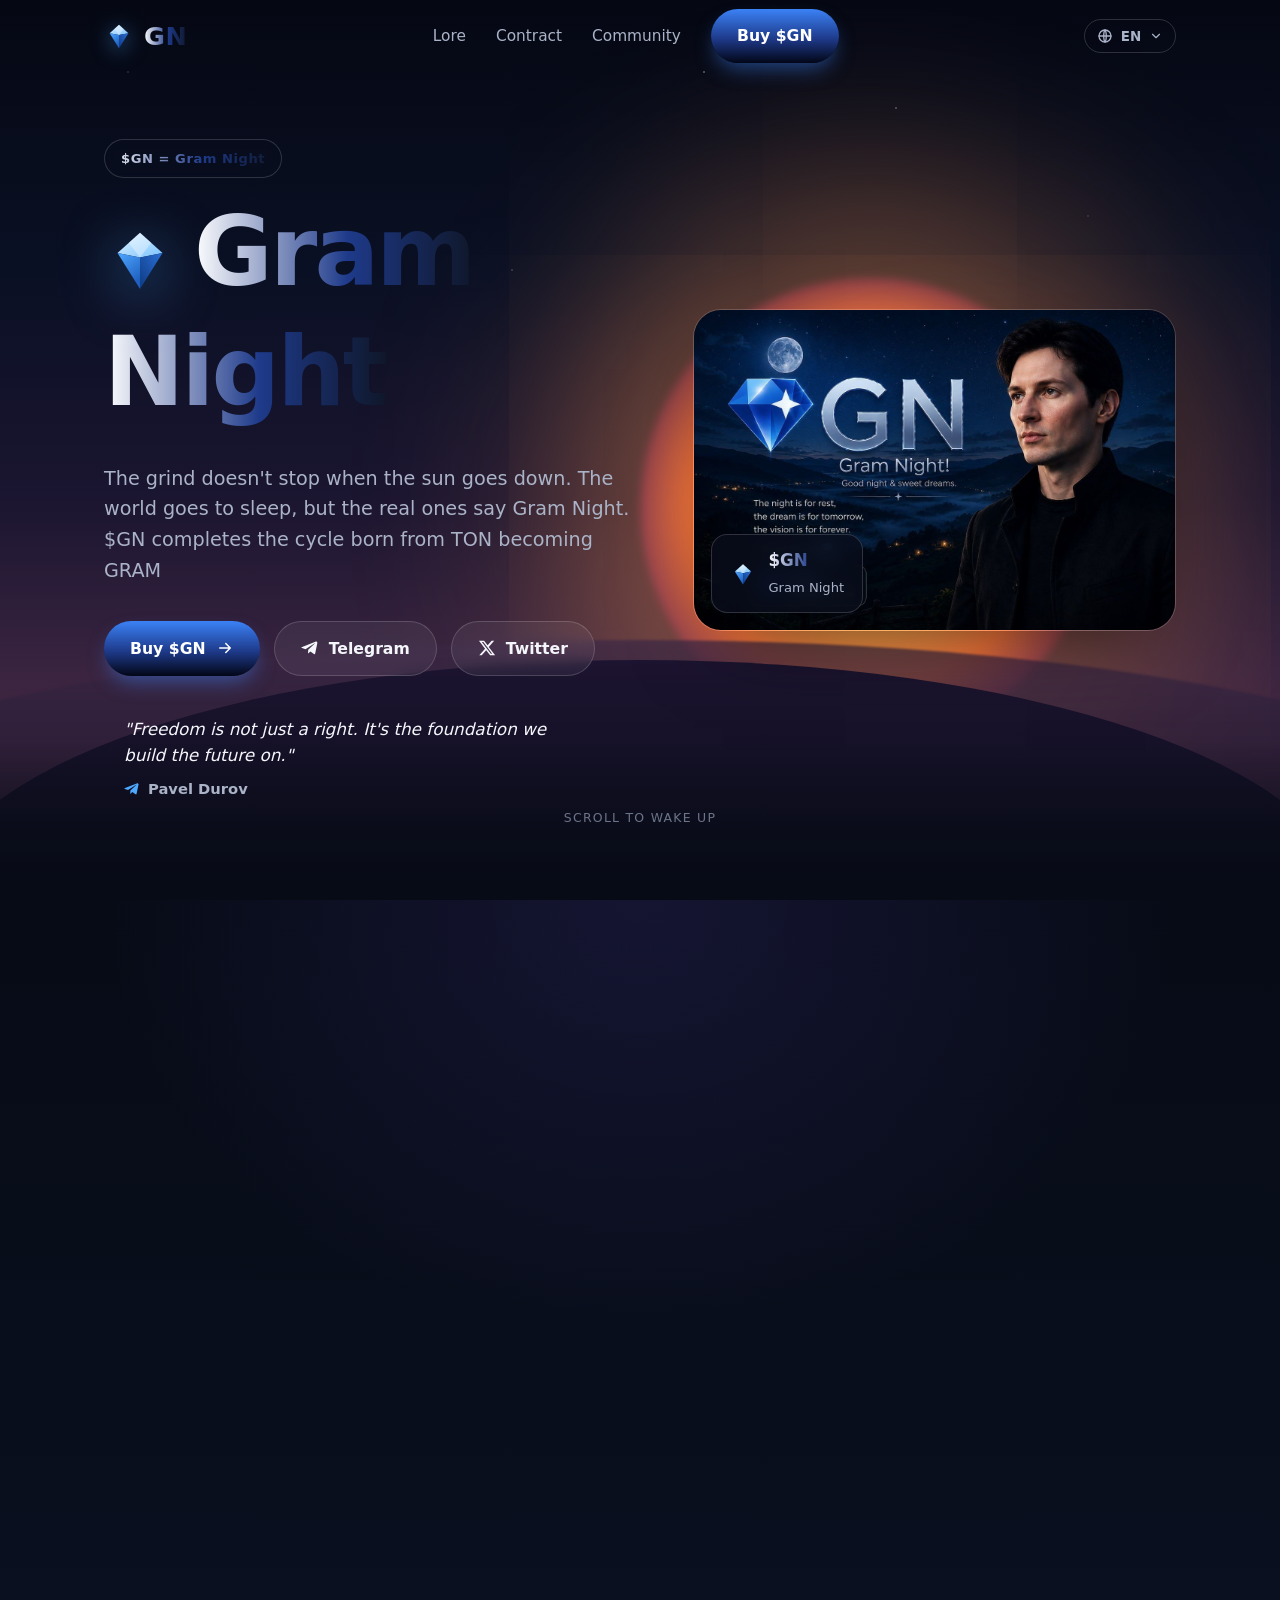
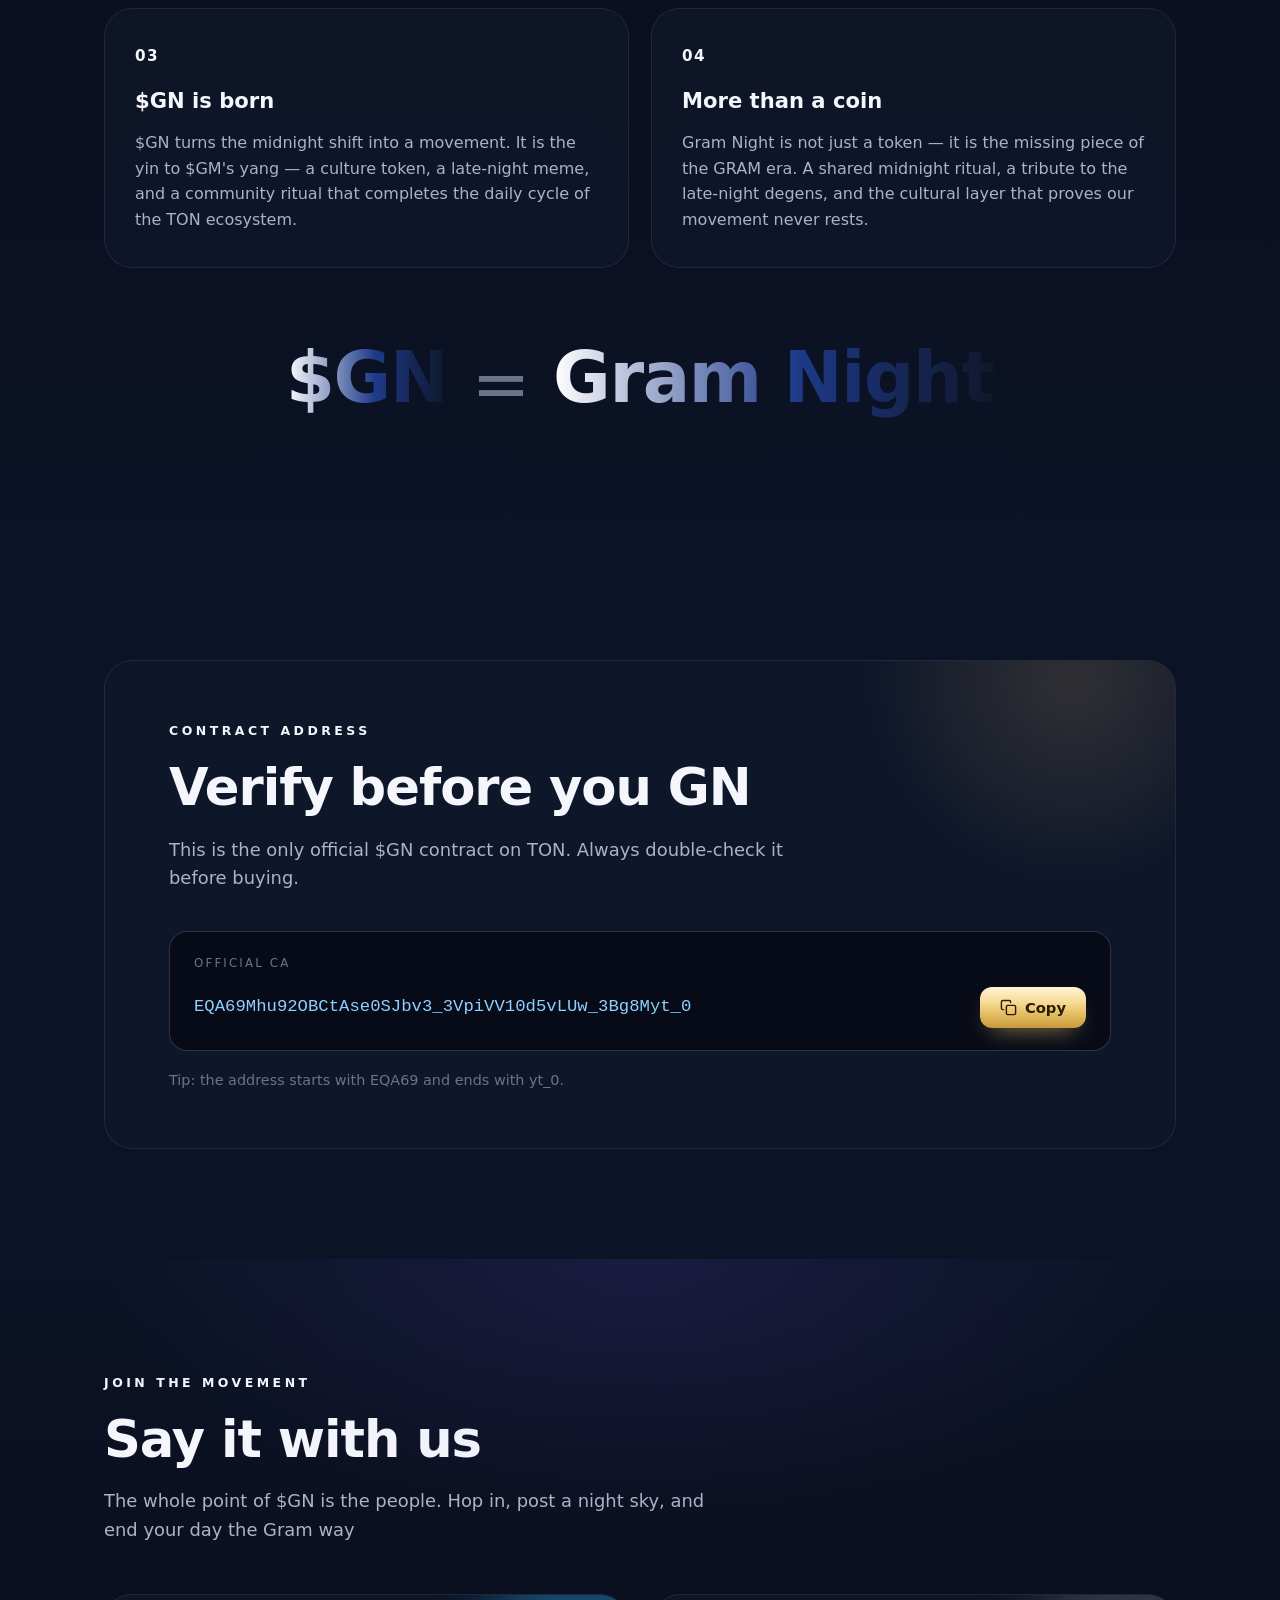
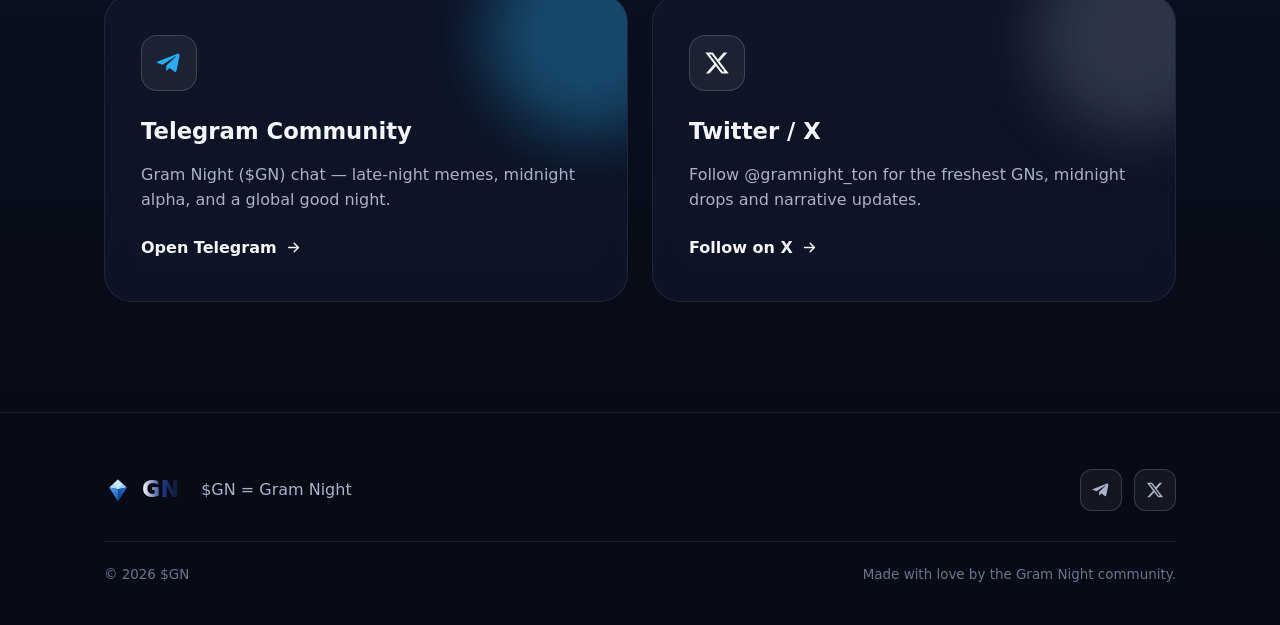
==== index.html @ 7ff520b6 "Add files via upload" ====
<!doctype html>
<html lang="en">
  <head>
    <meta charset="UTF-8" />
    <link rel="icon" type="image/svg+xml" href="./favicon.svg" />
    <meta name="viewport" content="width=device-width, initial-scale=1.0" />
    <meta name="description" content="$GM — Gram Morning. The People's Coin on TON. GM = GRAM." />
    <meta property="og:title" content="$GM — Gram Morning" />
    <meta property="og:description" content="Not Good Morning. Gram Morning. The People's Coin on TON." />
    <meta property="og:image" content="" />
    <meta property="og:type" content="website" />
    <meta name="twitter:card" content="summary_large_image" />
    <title>$GN - GRAM NIGHT</title>
    <script type="module" crossorigin src="./scripts.js"></script>
    <link rel="stylesheet" crossorigin href="./styles.css">
  </head>
  <body>
    <div id="root"></div>

  </body>
</html>
---- styles.css ----
.nav {
    position: fixed;
    top: 0px;
    left: 0px;
    right: 0px;
    z-index: 100;
    transition: background 0.3s, border-color 0.3s, backdrop-filter 0.3s;
    border-bottom: 1px solid transparent;
}

.nav--scrolled {
    background: rgba(7, 11, 22, 0.72);
    backdrop-filter: blur(14px);
    border-bottom: 1px solid var(--border);
}

.nav__inner {
    display: flex;
    align-items: center;
    justify-content: space-between;
    height: 72px;
}

.nav__brand {
    display: flex;
    align-items: center;
    gap: 10px;
}

.nav__diamond {
    filter: drop-shadow(rgba(78, 168, 255, 0.5) 0px 4px 10px);
}

.nav__logo {
    font-size: 1.6rem;
    font-weight: 900;
    letter-spacing: 0.02em;
}

.nav__links {
    display: flex;
    align-items: center;
    gap: 30px;
}

.nav__links > a:not(.nav__buy) {
    color: var(--text-dim);
    font-weight: 500;
    font-size: 0.96rem;
    transition: color 0.2s;
}

.nav__links > a:not(.nav__buy):hover {
    color: var(--text);
}

.nav__buy {
    padding: 10px 20px;
    font-size: 0.9rem;
}

.nav__actions {
    display: flex;
    align-items: center;
    gap: 14px;
}

.nav__lang-wrap {
    position: relative;
}

.nav__lang {
    display: inline-flex;
    align-items: center;
    gap: 7px;
    padding: 8px 12px;
    border-radius: 999px;
    border: 1px solid var(--border-strong);
    font-size: 0.84rem;
    font-weight: 600;
    color: var(--text-dim);
    transition: border-color 0.2s, color 0.2s;
}

.nav__lang:hover, .nav__lang.is-open {
    border-color: var(--white);
    color: var(--text);
}

.nav__lang-globe {
    width: 16px;
    height: 16px;
}

.nav__lang-current {
    min-width: 22px;
    text-align: center;
}

.nav__lang-chevron {
    width: 14px;
    height: 14px;
    transition: transform 0.2s;
}

.nav__lang.is-open .nav__lang-chevron {
    transform: rotate(180deg);
}

.nav__lang-menu {
    position: absolute;
    top: calc(100% + 10px);
    right: 0px;
    min-width: 168px;
    list-style: none;
    margin: 0px;
    padding: 6px;
    border-radius: 14px;
    background: rgba(13, 19, 36, 0.96);
    border: 1px solid var(--border-strong);
    backdrop-filter: blur(16px);
    box-shadow: rgba(0, 0, 0, 0.8) 0px 24px 50px -20px;
    z-index: 120;
}

.nav__lang-option {
    display: flex;
    align-items: center;
    justify-content: space-between;
    width: 100%;
    padding: 10px 12px;
    border-radius: 9px;
    font-size: 0.92rem;
    font-weight: 500;
    color: var(--text-dim);
    transition: background 0.16s, color 0.16s;
}

.nav__lang-option:hover {
    background: rgba(255, 255, 255, 0.06);
    color: var(--text);
}

.nav__lang-option.is-active {
    color: var(--white);
    font-weight: 600;
}

.nav__lang-check {
    width: 16px;
    height: 16px;
}

.nav__burger {
    display: none;
    flex-direction: column;
    gap: 5px;
    width: 30px;
    height: 30px;
    justify-content: center;
    align-items: center;
}

.nav__burger span {
    width: 22px;
    height: 2px;
    background: var(--text);
    border-radius: 2px;
    transition: transform 0.25s, opacity 0.2s;
}

.nav__burger.is-open span:nth-child(1) {
    transform: translateY(7px) rotate(45deg);
}

.nav__burger.is-open span:nth-child(2) {
    opacity: 0;
}

.nav__burger.is-open span:nth-child(3) {
    transform: translateY(-7px) rotate(-45deg);
}

@media (max-width: 860px) {
    .nav__burger {
        display: flex;
    }

    .nav__links {
        position: fixed;
        top: 72px;
        left: 0px;
        right: 0px;
        flex-direction: column;
        gap: 18px;
        padding: 28px 24px 36px;
        background: rgba(9, 14, 28, 0.97);
        backdrop-filter: blur(16px);
        border-bottom: 1px solid var(--border);
        transform: translateY(-130%);
        opacity: 0;
        pointer-events: none;
        transition: transform 0.3s, opacity 0.3s;
    }

    .nav__links--open {
        transform: translateY(0px);
        opacity: 1;
        pointer-events: auto;
    }

    .nav__buy {
        width: 100%;
        justify-content: center;
        padding: 14px;
        font-size: 1rem;
    }
}

.hero {
    position: relative;
    min-height: 100vh;
    display: flex;
    align-items: center;
    padding: 120px 0px 80px;
    overflow: hidden;
}

.hero__sky {
    position: absolute;
    inset: 0px;
    z-index: 0;
    background: linear-gradient(rgb(5, 8, 19), rgb(10, 16, 36) 30%, rgb(26, 21, 48) 55%, rgb(58, 36, 64) 75%, rgb(90, 47, 62));
}

.hero__stars {
    position: absolute;
    inset: 0px;
    background-image: radial-gradient(1.5px 1.5px at 20% 18%, rgba(255, 255, 255, 0.8), transparent), radial-gradient(1.5px 1.5px at 70% 12%, rgba(255, 255, 255, 0.6), transparent), radial-gradient(1px 1px at 40% 30%, rgba(255, 255, 255, 0.7), transparent), radial-gradient(1px 1px at 85% 24%, rgba(255, 255, 255, 0.5), transparent), radial-gradient(1.5px 1.5px at 55% 8%, rgba(255, 255, 255, 0.7), transparent), radial-gradient(1px 1px at 10% 8%, rgba(255, 255, 255, 0.5), transparent);
    opacity: 0.7;
    animation: 6s ease-in-out 0s infinite alternate none running twinkle;
}

@keyframes twinkle {
    0% {
        opacity: 0.35;
    }

    100% {
        opacity: 0.85;
    }
}

.hero__sun {
    position: absolute;
    bottom: 18%;
    left: 50%;
    width: 460px;
    height: 460px;
    transform: translate(-50%);
    border-radius: 50%;
    background: radial-gradient(circle, rgb(255, 230, 176) 0%, rgb(255, 177, 78) 30%, rgb(255, 122, 61) 55%, rgba(255, 94, 126, 0.4) 75%, transparent 80%);
    filter: blur(4px);
    box-shadow: rgba(255, 150, 80, 0.45) 0px 0px 200px 80px;
}

.hero__hills {
    position: absolute;
    left: -5%;
    right: -5%;
    bottom: 0px;
    height: 240px;
    background: linear-gradient(rgb(28, 20, 48), rgb(10, 12, 26));
    border-radius: 50% 50% 0px 0px / 100% 100% 0px 0px;
    z-index: 2;
}

.hero__hills--back {
    bottom: 60px;
    height: 200px;
    left: -20%;
    right: -20%;
    background: linear-gradient(rgba(60, 40, 70, 0.7), rgba(20, 18, 40, 0.7));
    z-index: 1;
    filter: blur(1px);
}

.hero::after {
    content: "";
    position: absolute;
    left: 0px;
    right: 0px;
    bottom: 0px;
    height: 160px;
    background: linear-gradient(180deg,transparent,var(--bg-deep));
    z-index: 3;
    pointer-events: none;
}

.hero__inner {
    position: relative;
    z-index: 5;
    display: grid;
    grid-template-columns: 1.05fr 0.95fr;
    gap: 56px;
    align-items: center;
}

.hero__badge {
    display: inline-block;
    padding: 8px 16px;
    border-radius: 999px;
    background: rgba(68, 40, 207, 0.06);
    border: 1px solid var(--border-strong);
    backdrop-filter: blur(6px);
    font-size: 0.82rem;
    font-weight: 600;
    letter-spacing: 0.04em;
    background: linear-gradient(90deg, #FFFFFF 0%, #1E3A8A 55%, #0F172A 100%);
    
    -webkit-background-clip: text;
    -webkit-text-fill-color: transparent;
    background-clip: text;
    color: transparent;;
    margin-bottom: 26px;
}

.hero__title {
    font-size: clamp(3.2rem, 9vw, 6rem);
    font-weight: 900;
    line-height: 1.15;
    letter-spacing: -0.03em;
    margin-bottom: 26px;
}

.hero__title .gold-text {
    display: inline-block;
    padding-bottom: 0.18em;
    line-height: 1;
}

.hero__title-row {
    display: flex;
    align-items: center;
    gap: 18px;
}

.hero__diamond {
    display: inline-flex;
    filter: drop-shadow(rgba(78, 168, 255, 0.55) 0px 10px 28px);
}

.hero__title-bottom {
    display: block;
    margin-top: -0.05em;
}

.hero__subtitle {
    font-size: clamp(1.02rem, 1.5vw, 1.22rem);
    color: var(--text-dim);
    max-width: 540px;
    margin-bottom: 34px;
}

.hero__actions {
    display: flex;
    flex-wrap: wrap;
    gap: 14px;
    margin-bottom: 40px;
}

.hero__quote {
    max-width: 480px;
    padding-left: 20px;
    border-left: 2px solid var(--white);
}

.hero__quote blockquote {
    font-size: 1.05rem;
    font-style: italic;
    color: var(--text);
    margin-bottom: 8px;
}

.hero__quote figcaption {
    display: flex;
    align-items: center;
    gap: 8px;
    color: var(--text-dim);
    font-weight: 600;
    font-size: 0.92rem;
}

.hero__quote-icon {
    width: 16px;
    height: 16px;
    color: var(--diamond);
}

.hero__visual {
    position: relative;
}

.hero__visual img {
    width: 100%;
    border-radius: var(--radius-lg);
    border: 1px solid var(--border-strong);
    box-shadow: var(--shadow);
}

.hero__visual-glow {
    position: absolute;
    inset: -30px;
    background: radial-gradient(50% 50% at 50% 40%, rgba(255, 150, 80, 0.35), transparent 70%);
    filter: blur(30px);
    z-index: -1;
}

.hero__ticker {
    position: absolute;
    bottom: 18px;
    left: 18px;
    display: flex;
    align-items: center;
    gap: 12px;
    padding: 12px 18px;
    border-radius: 16px;
    background: rgba(10, 14, 28, 0.78);
    border: 1px solid var(--border-strong);
    backdrop-filter: blur(10px);
}

.hero__ticker strong {
    display: block;
    font-size: 1.05rem;
    background: linear-gradient(90deg, #FFFFFF 0%, #1E3A8A 55%, #0F172A 100%);
    
    -webkit-background-clip: text;
    -webkit-text-fill-color: transparent;
    background-clip: text;
    color: transparent;
}

.hero__ticker span {
    font-size: 0.82rem;
    color: var(--text-dim);
}

.hero__scroll {
    position: absolute;
    bottom: 26px;
    left: 50%;
    transform: translate(-50%);
    z-index: 6;
    display: flex;
    flex-direction: column;
    align-items: center;
    gap: 8px;
    color: var(--text-faint);
    font-size: 0.78rem;
    letter-spacing: 0.1em;
    text-transform: uppercase;
}

.hero__scroll-line {
    width: 1px;
    height: 38px;
    background: linear-gradient(180deg,var(--white),transparent);
    animation: 2s ease-in-out 0s infinite normal none running scrollPulse;
}

@keyframes scrollPulse {
    0%, 100% {
        transform: scaleY(0.5);
        opacity: 0.4;
        transform-origin: center top;
    }

    50% {
        transform: scaleY(1);
        opacity: 1;
        transform-origin: center top;
    }
}

@media (max-width: 940px) {
    .hero__inner {
        grid-template-columns: 1fr;
        gap: 40px;
        text-align: center;
    }

    .hero__title-row {
        justify-content: center;
    }

    .hero__subtitle, .hero__quote {
        margin-left: auto;
        margin-right: auto;
    }

    .hero__quote {
        text-align: left;
    }

    .hero__actions {
        justify-content: center;
    }

    .hero__visual {
        order: -1;
        max-width: 520px;
        margin: 0px auto;
    }
}

@media (max-width: 520px) {
    .hero__scroll {
        display: none;
    }

    .hero__diamond svg {
        width: 52px;
        height: 52px;
    }
}

.lore {
    background: linear-gradient(180deg,var(--bg-deep) 0%,var(--bg-deep-2) 100%);
}

.lore__head {
    max-width: 720px;
    margin-bottom: 56px;
}

.lore__grid {
    display: grid;
    grid-template-columns: repeat(2, 1fr);
    gap: 22px;
}

.lore__card {
    position: relative;
    padding: 34px 30px;
    overflow: hidden;
    transition: transform 0.25s, border-color 0.25s;
}

.lore__card:hover {
    transform: translateY(-4px);
    border-color: var(--border-strong);
}

.lore__card::before {
    content: "";
    position: absolute;
    top: 0px;
    left: 0px;
    right: 0px;
    height: 2px;
    background: var(--sunrise-grad);
    opacity: 0;
    transition: opacity 0.25s;
}

.lore__card:hover::before {
    opacity: 1;
}

.lore__tag {
    display: inline-block;
    font-size: 0.95rem;
    font-weight: 800;
    color: var(--white);
    letter-spacing: 0.1em;
    margin-bottom: 16px;
}

.lore__card h3 {
    font-size: 1.32rem;
    font-weight: 700;
    margin-bottom: 12px;
}

.lore__card p {
    color: var(--text-dim);
    font-size: 1rem;
}

.lore__equation {
    display: flex;
    flex-wrap: wrap;
    align-items: center;
    justify-content: center;
    gap: 12px 24px;
    margin-top: 60px;
    font-size: clamp(2rem, 6vw, 4.4rem);
    font-weight: 900;
    letter-spacing: -0.02em;
    text-align: center;
}

.lore__equation .gold-text {
    display: inline-block;
    padding-bottom: 0.16em;
    line-height: 1;
}

.lore__equals {
    color: var(--text-faint);
    font-weight: 300;
}

@media (max-width: 760px) {
    .lore__grid {
        grid-template-columns: 1fr;
    }
}

.contract {
    background: var(--bg-deep-2);
}

.contract__card {
    position: relative;
    padding: 56px clamp(24px, 5vw, 64px);
    overflow: hidden;
}

.contract__card::before {
    content: "";
    position: absolute;
    top: -40%;
    right: -10%;
    width: 420px;
    height: 420px;
    background: radial-gradient(circle, rgba(233, 196, 106, 0.16), transparent 70%);
    filter: blur(20px);
    pointer-events: none;
}

.contract__head {
    position: relative;
    max-width: 640px;
    margin-bottom: 38px;
}

.contract__box {
    position: relative;
    background: rgba(5, 8, 16, 0.7);
    border: 1px solid var(--border-strong);
    border-radius: var(--radius);
    padding: 22px 24px;
}

.contract__label {
    display: block;
    font-size: 0.74rem;
    letter-spacing: 0.18em;
    text-transform: uppercase;
    color: var(--text-faint);
    margin-bottom: 14px;
}

.contract__row {
    display: flex;
    align-items: center;
    gap: 18px;
    flex-wrap: wrap;
}

.contract__ca {
    flex: 1 1 0%;
    min-width: 0px;
    font-family: SFMono-Regular, ui-monospace, "Cascadia Code", Consolas, monospace;
    font-size: clamp(0.82rem, 1.8vw, 1.08rem);
    color: var(--diamond-bright);
    word-break: break-all;
    line-height: 1.5;
}

.contract__copy {
    display: inline-flex;
    align-items: center;
    gap: 8px;
    padding: 12px 20px;
    border-radius: 12px;
    background: var(--gold-grad);
    color: rgb(42, 29, 5);
    font-weight: 700;
    font-size: 0.92rem;
    white-space: nowrap;
    transition: transform 0.18s, box-shadow 0.2s;
    box-shadow: rgba(233, 196, 106, 0.8) 0px 10px 24px -12px;
}

.contract__copy:hover {
    transform: translateY(-2px);
}

.contract__copy svg {
    width: 17px;
    height: 17px;
}

.contract__copy.is-copied {
    background: linear-gradient(rgb(155, 232, 176), rgb(70, 196, 111));
    color: rgb(4, 33, 15);
}

.contract__hint {
    margin-top: 18px;
    font-size: 0.9rem;
    color: var(--text-faint);
}

@media (max-width: 560px) {
    .contract__copy {
        width: 100%;
        justify-content: center;
    }
}

.community {
    background: linear-gradient(180deg,var(--bg-deep-2) 0%,var(--bg-deep) 100%);
}

.community__head {
    max-width: 680px;
    margin-bottom: 50px;
}

.community__grid {
    display: grid;
    grid-template-columns: repeat(2, 1fr);
    gap: 24px;
}

.community__card {
    position: relative;
    padding: 40px 36px;
    overflow: hidden;
    transition: transform 0.25s, border-color 0.25s;
}

.community__card:hover {
    transform: translateY(-6px);
    border-color: var(--border-strong);
}

.community__card::after {
    content: "";
    position: absolute;
    top: -60px;
    right: -60px;
    width: 200px;
    height: 200px;
    border-radius: 50%;
    filter: blur(30px);
    opacity: 0.35;
    transition: opacity 0.25s;
}

.community__card--tg::after {
    background: rgb(42, 171, 238);
}

.community__card--x::after {
    background: rgb(107, 116, 136);
}

.community__card:hover::after {
    opacity: 0.55;
}

.community__icon {
    display: inline-flex;
    align-items: center;
    justify-content: center;
    width: 56px;
    height: 56px;
    border-radius: 16px;
    background: rgba(255, 255, 255, 0.06);
    border: 1px solid var(--border-strong);
    margin-bottom: 22px;
}

.community__icon svg {
    width: 26px;
    height: 26px;
    color: var(--text);
}

.community__card--tg .community__icon svg {
    color: rgb(42, 171, 238);
}

.community__card h3 {
    font-size: 1.42rem;
    font-weight: 700;
    margin-bottom: 12px;
}

.community__card p {
    color: var(--text-dim);
    margin-bottom: 22px;
}

.community__cta {
    display: inline-flex;
    align-items: center;
    gap: 8px;
    font-weight: 700;
    color: var(--white);
}

.community__cta svg {
    width: 17px;
    height: 17px;
    transition: transform 0.2s;
}

.community__card:hover .community__cta svg {
    transform: translate(4px);
}

@media (max-width: 720px) {
    .community__grid {
        grid-template-columns: 1fr;
    }
}

.footer {
    border-top: 1px solid var(--border);
    background: var(--bg-deep);
    padding: 56px 0px 40px;
}

.footer__top {
    display: flex;
    align-items: center;
    gap: 22px;
    flex-wrap: wrap;
    margin-bottom: 30px;
}

.footer__brand {
    display: flex;
    align-items: center;
    gap: 10px;
    font-size: 1.4rem;
    font-weight: 900;
}

.footer__tagline {
    color: var(--text-dim);
    font-weight: 500;
}

.footer__socials {
    margin-left: auto;
    display: flex;
    gap: 12px;
}

.footer__socials a {
    display: inline-flex;
    align-items: center;
    justify-content: center;
    width: 42px;
    height: 42px;
    border-radius: 12px;
    background: rgba(255, 255, 255, 0.05);
    border: 1px solid var(--border-strong);
    color: var(--text-dim);
    transition: color 0.2s, border-color 0.2s, transform 0.2s;
}

.footer__socials a:hover {
    color: var(--white);
    border-color: var(--white);
    transform: translateY(-2px);
}

.footer__socials svg {
    width: 18px;
    height: 18px;
}

.footer__disclaimer {
    font-size: 0.86rem;
    color: var(--text-faint);
    line-height: 1.7;
    padding: 22px 0px;
    border-top: 1px solid var(--border);
    border-bottom: 1px solid var(--border);
    margin-bottom: 22px;
}

.footer__bottom {
    display: flex;
    justify-content: space-between;
    gap: 12px;
    flex-wrap: wrap;
    font-size: 0.84rem;
    color: var(--text-faint);
    padding-top: 22px;
    border-top: 1px solid var(--border);
}

@media (max-width: 560px) {
    .footer__socials {
        margin-left: 0px;
    }
}

:root {
    --bg-deep: #070b16;
    --bg-deep-2: #0c1326;
    --bg-card: rgba(18, 26, 46, .6);
    --bg-card-solid: #111a30;
    --border: rgba(255, 255, 255, .08);
    --border-strong: rgba(255, 255, 255, .16);
    --text: #f4f6fb;
    --text-dim: #aab3c7;
    --text-faint: #6b7488;
    --gold: #e9c46a;
    --gold-bright: #f7dd9a;
    --diamond: #4ea8ff;
    --diamond-bright: #8fd0ff;
    --sunrise-1: #ff8a3d;
    --sunrise-2: #ff5e7e;
    --sunrise-3: #7b5cff;
    --gold-grad: linear-gradient(180deg, #fff4d6 0%, #f7dd9a 35%, #e9c46a 60%, #c79a3c 100%);
    --diamond-grad: linear-gradient(135deg, #8fd0ff 0%, #4ea8ff 50%, #2a6fd6 100%);
    --sunrise-grad: linear-gradient(120deg, var(--sunrise-1), var(--sunrise-2) 45%, var(--sunrise-3));
    --radius: 18px;
    --radius-lg: 28px;
    --shadow: 0 30px 80px -30px rgba(0, 0, 0, .7);
    --maxw: 1120px;
    --font: "Inter", system-ui, -apple-system, "Segoe UI", Roboto, Helvetica, Arial, sans-serif;
}

* {
    box-sizing: border-box;
    margin: 0px;
    padding: 0px;
}

html {
    scroll-behavior: smooth;
}

body {
    font-family: var(--font);
    background: var(--bg-deep);
    color: var(--text);
    line-height: 1.6;
    -webkit-font-smoothing: antialiased;
    overflow-x: hidden;
}

a {
    color: inherit;
    text-decoration: none;
}

img {
    display: block;
    max-width: 100%;
}

button {
    font-family: inherit;
    cursor: pointer;
    border-width: medium;
    border-style: none;
    border-color: currentcolor;
    border-image: initial;
    background: none;
    color: inherit;
}

.container {
    width: 100%;
    max-width: var(--maxw);
    margin: 0px auto;
    padding: 0px 24px;
}

section {
    position: relative;
}

.section-pad {
    padding: 110px 0px;
}

.gold-text {
    background-image: ;
    background-position-x: ;
    background-position-y: ;
    background-size: ;
    background-repeat: ;
    background-attachment: ;
    background-origin: ;
    background-color: ;
    
    background: linear-gradient(90deg, #FFFFFF 0%, #1E3A8A 55%, #0F172A 100%);
    
    -webkit-background-clip: text;
    -webkit-text-fill-color: transparent;
    background-clip: text;
    color: transparent;
}

.eyebrow {
    display: inline-block;
    font-size: 0.78rem;
    letter-spacing: 0.28em;
    text-transform: uppercase;
    color: var(--white);
    font-weight: 600;
    margin-bottom: 18px;
}

.section-title {
    font-size: clamp(2rem, 4.5vw, 3.2rem);
    font-weight: 800;
    line-height: 1.1;
    letter-spacing: -0.02em;
    margin-bottom: 20px;
}

.section-lead {
    font-size: clamp(1rem, 1.4vw, 1.18rem);
    color: var(--text-dim);
    max-width: 620px;
}

.btn {
    display: inline-flex;
    align-items: center;
    gap: 10px;
    padding: 14px 26px;
    border-radius: 999px;
    font-weight: 600;
    font-size: 0.98rem;
    transition: transform 0.18s, box-shadow 0.25s, background 0.25s;
    white-space: nowrap;
}

.btn:hover {
    transform: translateY(-2px);
}

.btn-primary {
    background: linear-gradient(180deg, #3B82F6 0%, #1E3A8A 55%, #020617 100%);
    color: #ffffff; 
    box-shadow: rgba(59, 130, 246, 0.5) 0px 10px 20px -5px;
    border: none;
}

.btn-primary:hover {
    background: linear-gradient(180deg, #60A5FA 0%, #1E3A8A 55%, #020617 100%);
    box-shadow: rgba(59, 130, 246, 0.8) 0px 15px 25px -5px;
    color: #ffffff;
}

.btn-primary:hover {
    background: linear-gradient(180deg, #E0F2FE 0%, #2563EB 50%, #020617 100%);
    box-shadow: rgba(59, 130, 246, 0.8) 0px 20px 40px -8px; 
    transform: translateY(-3px); 
    color: #ffffff;
}

.btn-ghost {
    background: rgba(255, 255, 255, 0.06);
    border: 1px solid var(--border-strong);
    color: var(--text);
    backdrop-filter: blur(6px);
    transition: all 0.3s ease;
}

.btn-ghost:hover {
    background: rgba(30, 58, 138, 0.25); 
    border-color: #3B82F6; 
    box-shadow: 0px 0px 20px rgba(59, 130, 246, 0.2); 
    transform: translateY(-3px);
    color: #ffffff;
}

.btn svg {
    width: 18px;
    height: 18px;
}

.card {
    background: var(--bg-card);
    border: 1px solid var(--border);
    border-radius: var(--radius-lg);
    backdrop-filter: blur(12px);
}

.glow-divider {
    position: absolute;
    inset: 0px;
    pointer-events: none;
    background: radial-gradient(60% 50% at 50% 0%, rgba(123, 92, 255, 0.12), transparent 70%);
}

::selection {
    background: var(--white);
    color: rgb(26, 18, 6);
}

::-webkit-scrollbar {
    width: 10px;
}

::-webkit-scrollbar-track {
    background: var(--bg-deep);
}

::-webkit-scrollbar-thumb {
    background: rgb(37, 48, 77);
    border-radius: 999px;
}

::-webkit-scrollbar-thumb:hover {
    background: rgb(51, 64, 106);
}

@media (max-width: 720px) {
    .section-pad {
        padding: 72px 0px;
    }
}
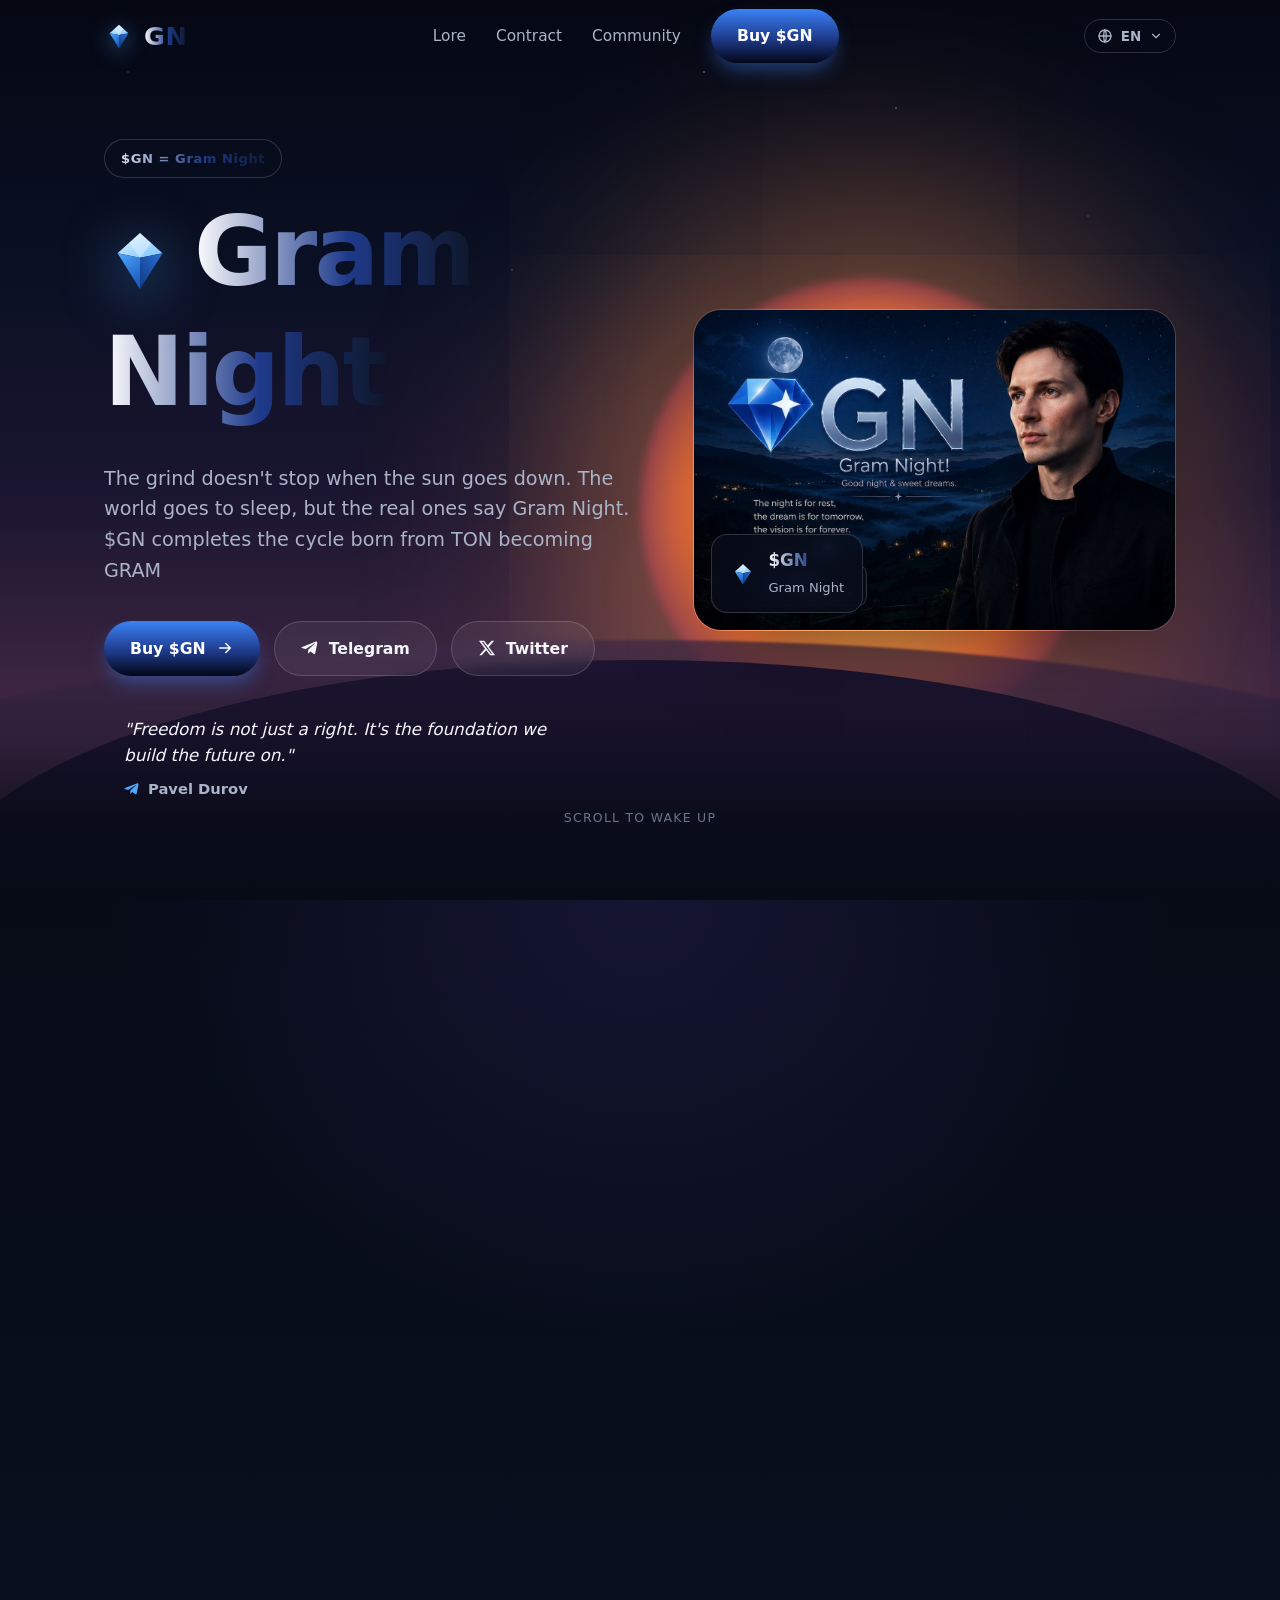
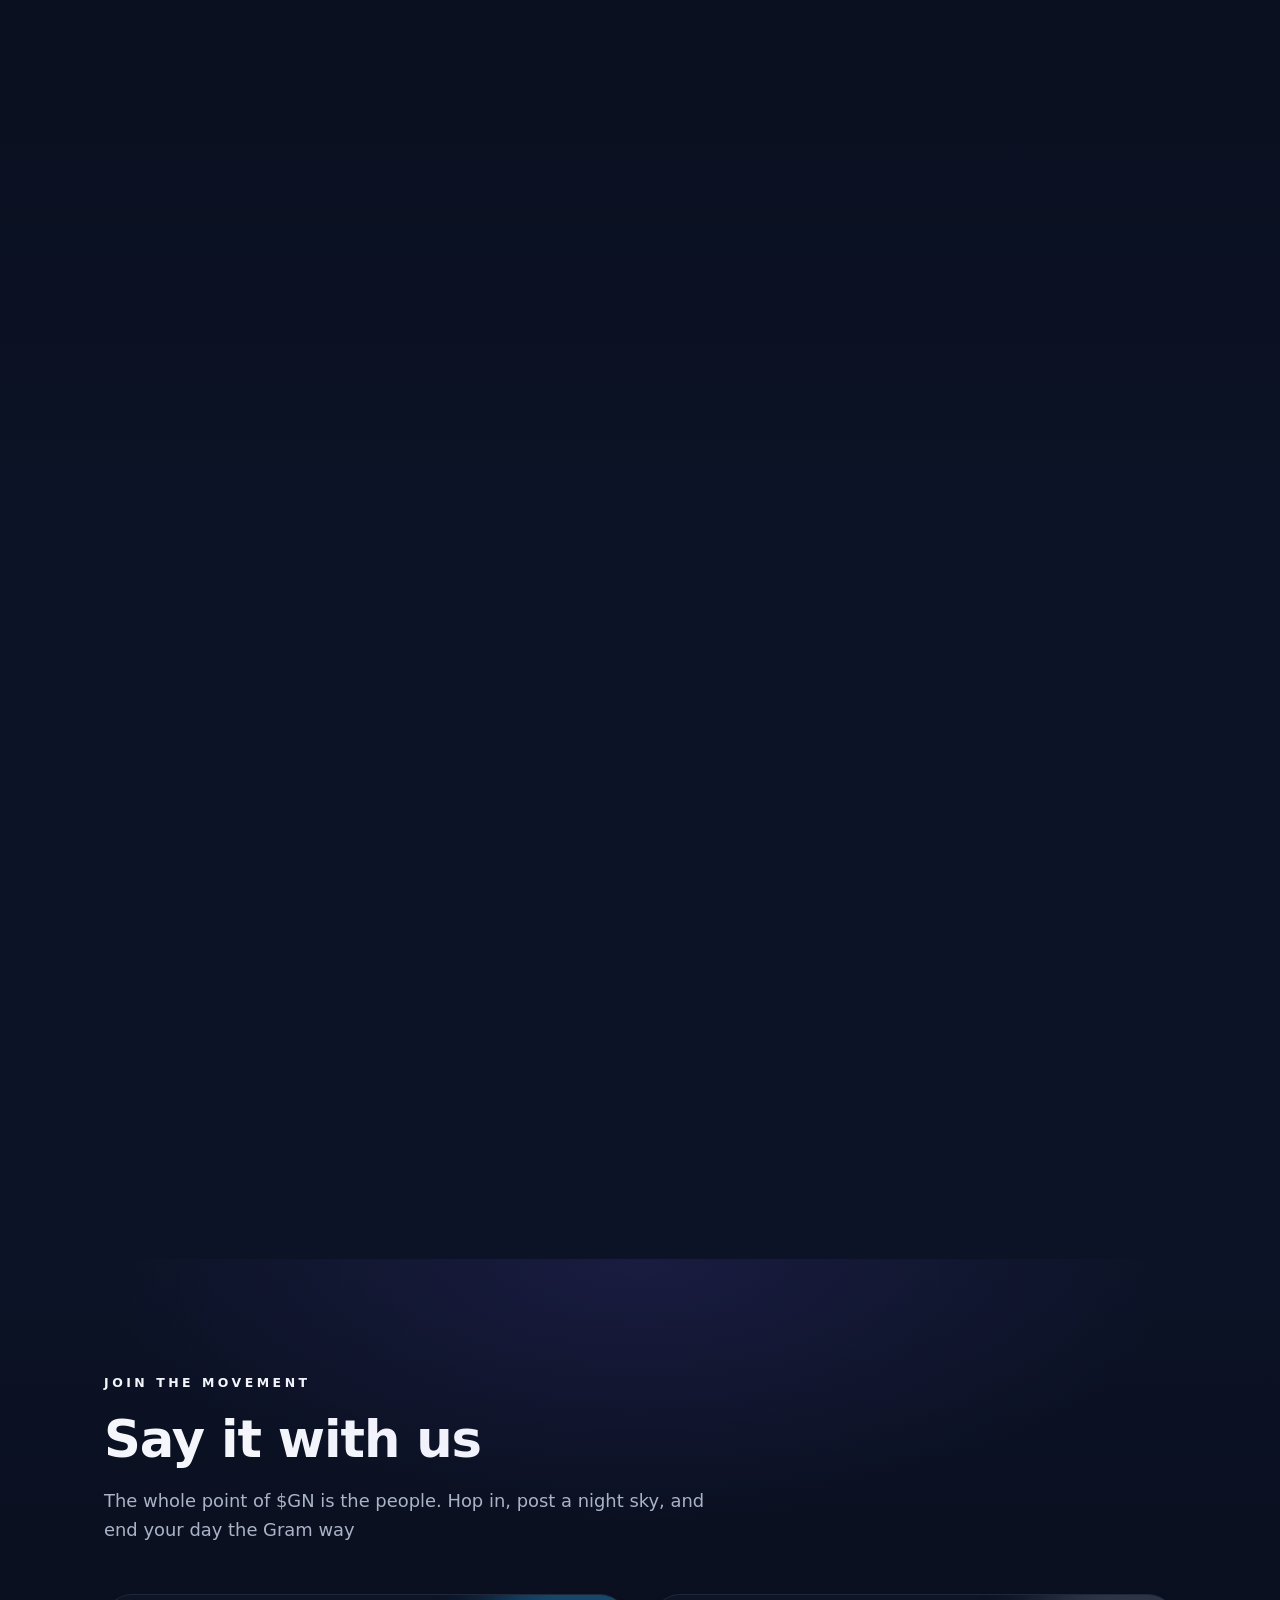
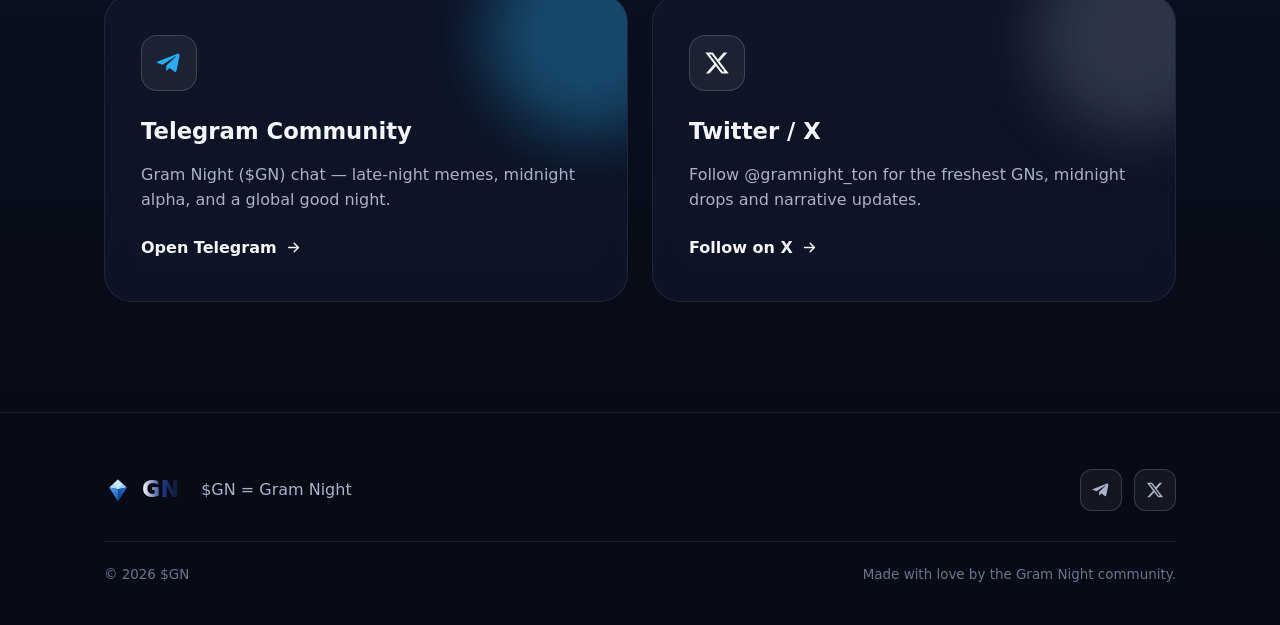
==== commit 1153b69d: "Add files via upload" ====
--- a/index.html
+++ b/index.html
@@ -4,9 +4,9 @@
     <meta charset="UTF-8" />
     <link rel="icon" type="image/svg+xml" href="./favicon.svg" />
     <meta name="viewport" content="width=device-width, initial-scale=1.0" />
-    <meta name="description" content="$GM — Gram Morning. The People's Coin on TON. GM = GRAM." />
-    <meta property="og:title" content="$GM — Gram Morning" />
-    <meta property="og:description" content="Not Good Morning. Gram Morning. The People's Coin on TON." />
+    <meta name="description" content="$GN — Gram Night. The People's Coin on TON. GN = GRAM." />
+    <meta property="og:title" content="$GN — Gram Night" />
+    <meta property="og:description" content="Not Good Night. Gram Night. The People's Coin on TON." />
     <meta property="og:image" content="" />
     <meta property="og:type" content="website" />
     <meta name="twitter:card" content="summary_large_image" />
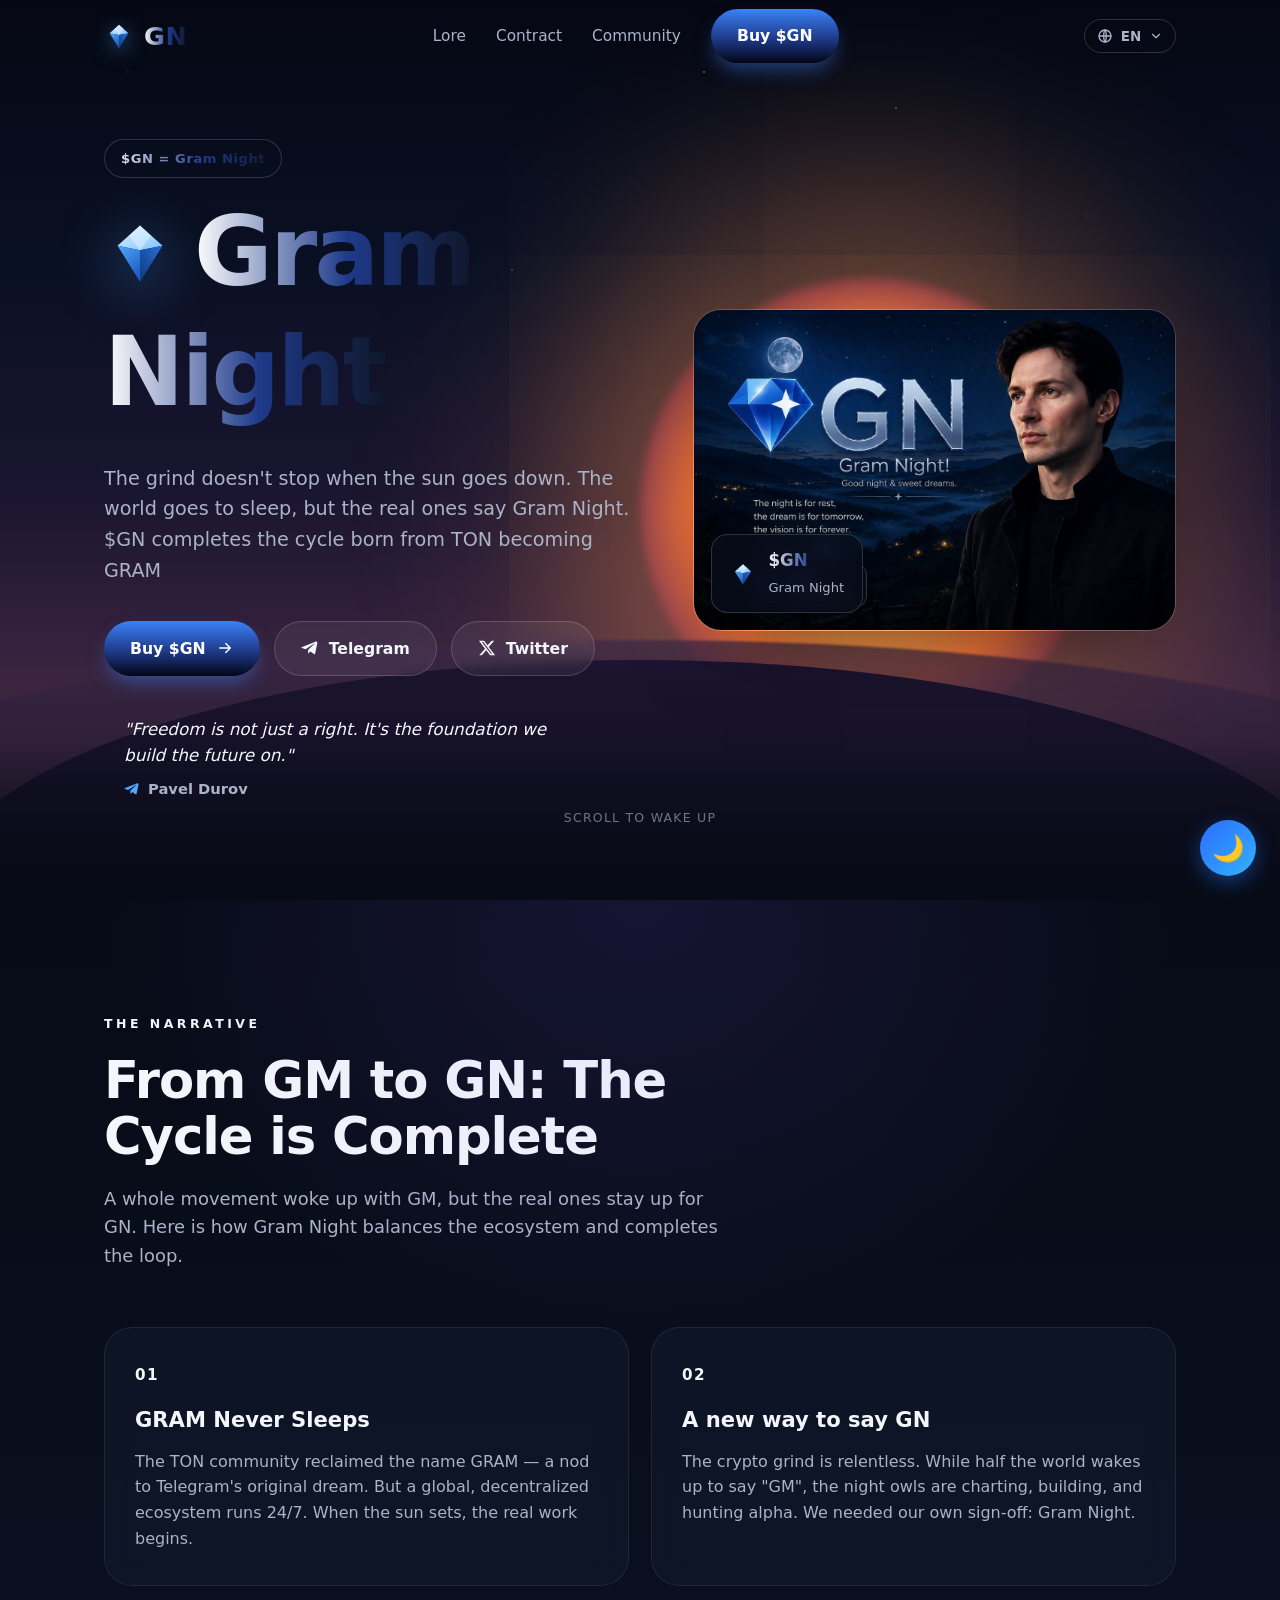
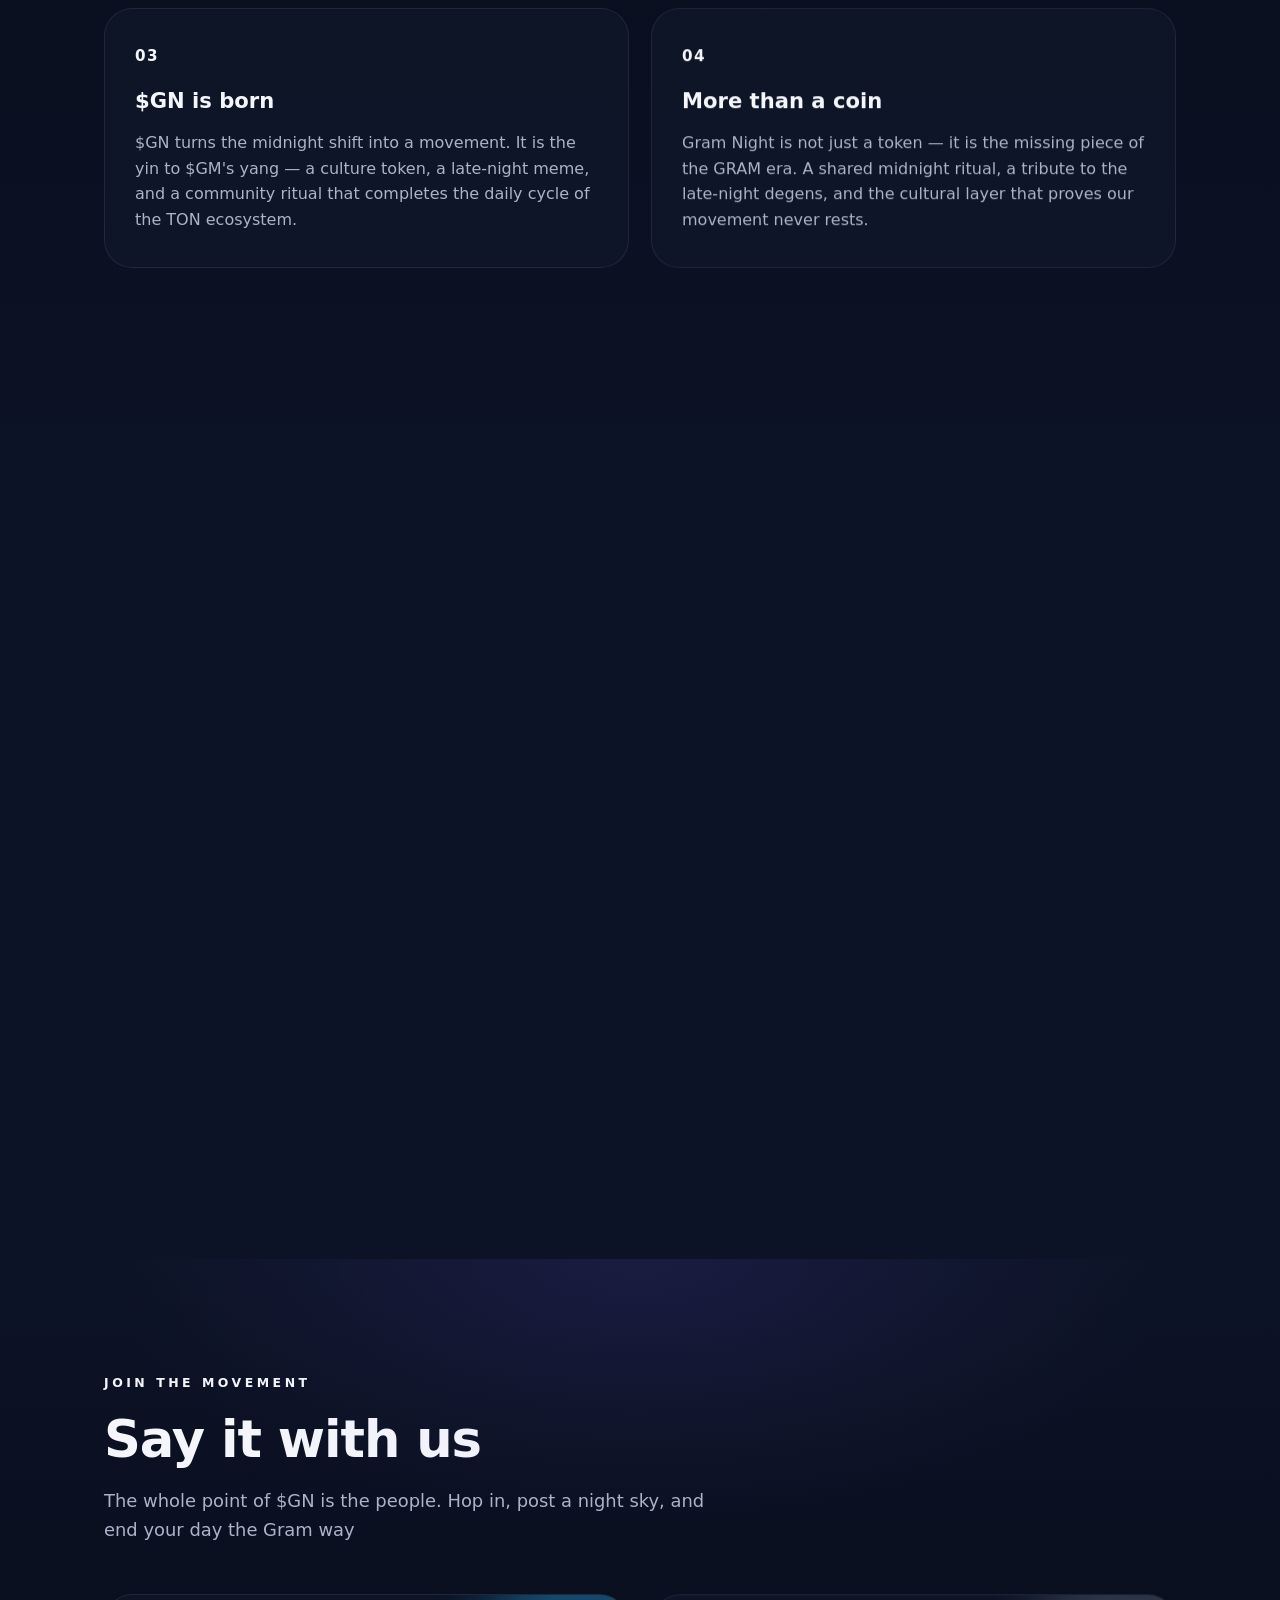
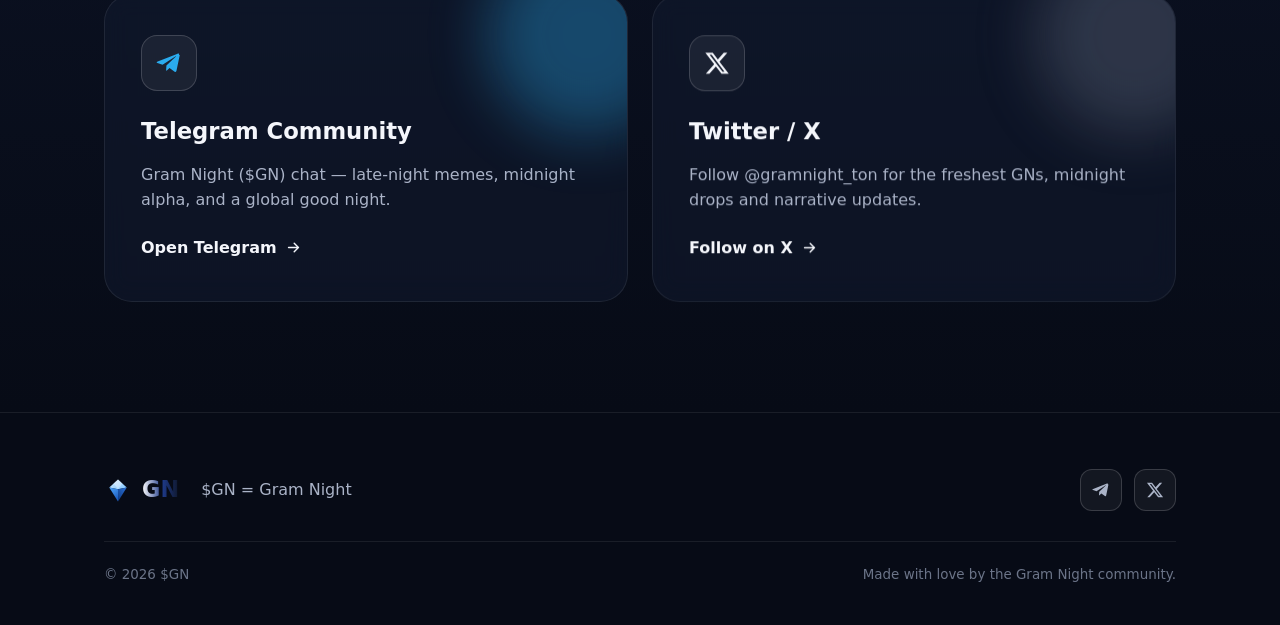
==== commit 20a53008: "Add files via upload" ====
--- a/index.html
+++ b/index.html
@@ -16,6 +16,96 @@
   </head>
   <body>
     <div id="root"></div>
+    <!-- GRAM NIGHT Widget -->
+<button id="gn-fab" onclick="gnToggle()" title="GRAM NIGHT">🌙</button>
 
+<div id="gn-panel" aria-hidden="true">
+  <div id="gn-panel-header">
+    <div id="gn-panel-title"><span>🌙</span><span>GRAM NIGHT</span></div>
+    <button onclick="gnToggle()" id="gn-close-btn">✕</button>
+  </div>
+  <iframe
+    id="gn-iframe"
+    src="./gn-app/index.html"
+    title="GRAM NIGHT App"
+    allow="clipboard-write"
+  ></iframe>
+</div>
+
+<style>
+  #gn-fab {
+    position: fixed; bottom: 24px; right: 24px; z-index: 9998;
+    width: 56px; height: 56px; border-radius: 50%; border: none;
+    cursor: pointer; font-size: 26px;
+    background: linear-gradient(135deg, #2b6dff, #33b1ff);
+    box-shadow: 0 6px 20px rgba(32,118,255,0.45);
+    display: flex; align-items: center; justify-content: center;
+    transition: transform 0.2s ease;
+  }
+  #gn-fab:hover { transform: scale(1.1); }
+
+  #gn-panel {
+    position: fixed; bottom: 92px; right: 24px; z-index: 9999;
+    width: 390px; height: 600px;
+    max-height: calc(100vh - 120px);
+    border-radius: 24px; overflow: hidden;
+    display: flex; flex-direction: column;
+    background: #071224;
+    border: 1px solid rgba(153,204,255,0.18);
+    box-shadow: 0 24px 60px rgba(1,8,20,0.6);
+    opacity: 0; pointer-events: none;
+    transform: translateY(12px) scale(0.97);
+    transform-origin: bottom right;
+    transition: opacity 0.22s ease, transform 0.22s ease;
+  }
+  #gn-panel.gn-open {
+    opacity: 1; pointer-events: auto;
+    transform: translateY(0) scale(1);
+  }
+  #gn-panel-header {
+    display: flex; align-items: center;
+    justify-content: space-between;
+    padding: 12px 16px;
+    background: rgba(7,18,36,0.95);
+    border-bottom: 1px solid rgba(153,204,255,0.12);
+    flex-shrink: 0;
+  }
+  #gn-panel-title {
+    display: flex; align-items: center; gap: 8px;
+    color: #ecf5ff; font-weight: 700; font-size: 14px;
+    font-family: system-ui, sans-serif;
+  }
+  #gn-close-btn {
+    background: rgba(255,255,255,0.07); border: none;
+    color: #9fb9d9; cursor: pointer;
+    width: 28px; height: 28px; border-radius: 50%;
+    font-size: 13px; display: flex;
+    align-items: center; justify-content: center;
+  }
+  #gn-close-btn:hover { background: rgba(255,255,255,0.14); color: #ecf5ff; }
+  #gn-iframe { flex: 1; width: 100%; border: none; background: #071224; }
+
+  @media (max-width: 480px) {
+    #gn-panel {
+      bottom: 0; right: 0; left: 0; width: 100%;
+      height: 90vh; border-radius: 20px 20px 0 0;
+    }
+  }
+</style>
+
+<script>
+  (function() {
+    var isOpen = false;
+    var panel = document.getElementById("gn-panel");
+    window.gnToggle = function() {
+      isOpen = !isOpen;
+      panel.classList.toggle("gn-open", isOpen);
+      panel.setAttribute("aria-hidden", String(!isOpen));
+    };
+    document.addEventListener("keydown", function(e) {
+      if (e.key === "Escape" && isOpen) window.gnToggle();
+    });
+  })();
+</script>
   </body>
 </html>
